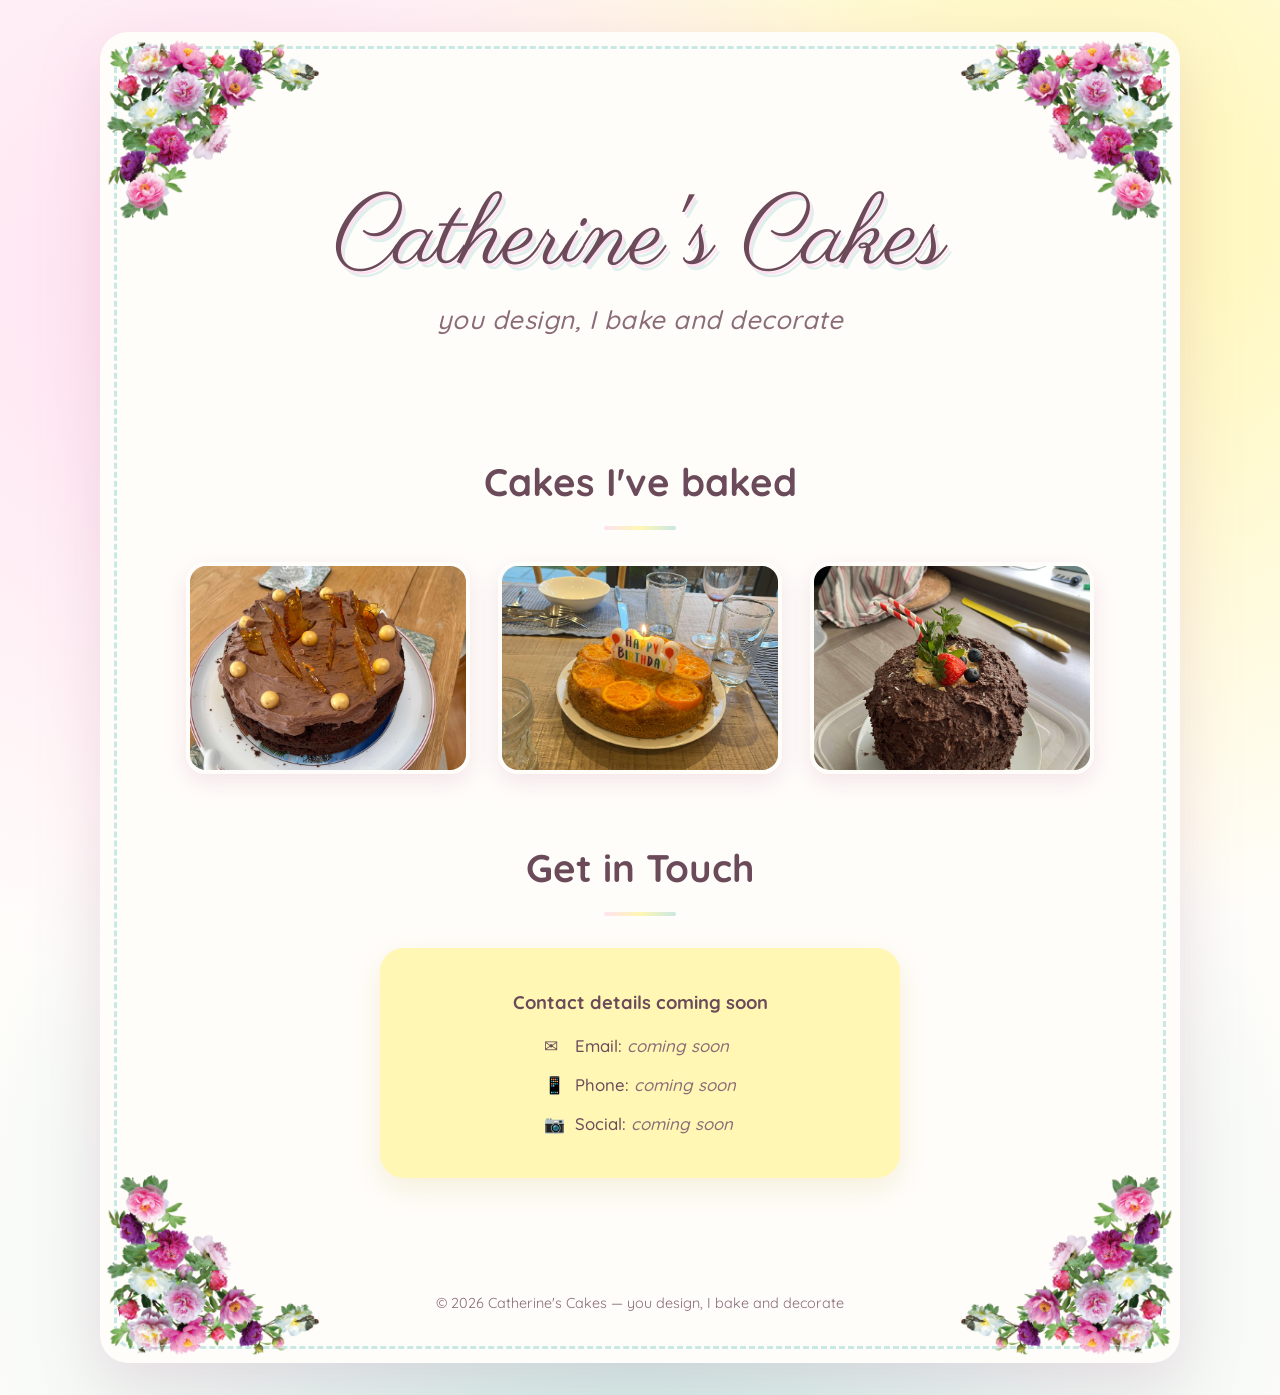
==== index.html @ 6b1ba5a4 "first commit" ====
<!DOCTYPE html>
<html lang="en">
<head>
    <meta charset="UTF-8">
    <meta name="viewport" content="width=device-width, initial-scale=1.0">
    <title>Catherine's Cakes — you design, I bake and decorate</title>
    <link rel="preconnect" href="https://fonts.googleapis.com">
    <link rel="preconnect" href="https://fonts.gstatic.com" crossorigin>
    <link href="https://fonts.googleapis.com/css2?family=Parisienne&family=Quicksand:wght@400;500;600;700&display=swap" rel="stylesheet">
    <link rel="stylesheet" href="styles.css">
</head>
<body>
    <div class="page-frame">
        <!-- Flowery border -->
        <div class="flower-border" aria-hidden="true">
            <img class="flower-corner corner-tl" src="images/flower-png-17937.png" alt="">
            <img class="flower-corner corner-tr" src="images/flower-png-17937.png" alt="">
            <img class="flower-corner corner-bl" src="images/flower-png-17937.png" alt="">
            <img class="flower-corner corner-br" src="images/flower-png-17937.png" alt="">
        </div>

        <main class="content">
            <!-- Hero -->
            <header class="hero">
                <h1>Catherine's Cakes</h1>
                <p class="strapline">you design, I bake and decorate</p>
            </header>

            <!-- Cake gallery placeholder -->
            <section class="gallery" aria-labelledby="gallery-heading">
                <h2 id="gallery-heading">Cakes I've baked</h2>
                <div class="gallery-grid">
                    <figure class="cake-card">
                        <img src="images/IMG_4460.JPG" alt="Chocolate cake with caramel shards and gold chocolate drops" loading="lazy">
                    </figure>
                    <figure class="cake-card">
                        <img src="images/IMG_4559.JPG" alt="Orange birthday cake topped with candied orange slices" loading="lazy">
                    </figure>
                    <figure class="cake-card">
                        <img src="images/IMG_4732.JPG" alt="Tall chocolate cake decorated with a strawberry, blueberries and mint" loading="lazy">
                    </figure>
                </div>
            </section>

            <!-- Contact placeholder -->
            <section class="contact" aria-labelledby="contact-heading">
                <h2 id="contact-heading">Get in Touch</h2>
                <div class="contact-card">
                    <p class="contact-placeholder">Contact details coming soon</p>
                    <ul class="contact-list">
                        <li><span class="contact-icon">&#9993;</span> Email: <em>coming soon</em></li>
                        <li><span class="contact-icon">&#128241;</span> Phone: <em>coming soon</em></li>
                        <li><span class="contact-icon">&#128247;</span> Social: <em>coming soon</em></li>
                    </ul>
                </div>
            </section>
        </main>

        <footer class="site-footer">
            <p>&copy; <span id="year"></span> Catherine's Cakes &mdash; you design, I bake and decorate</p>
        </footer>
    </div>

    <script>
        document.getElementById('year').textContent = new Date().getFullYear();
    </script>
</body>
</html>
---- styles.css ----
:root {
    --pink: #FFE2F1;
    --mint: #C8E8E3;
    --yellow: #FFF7B3;
    --ink: #6b4a5a;
    --ink-soft: #8a6b78;
    --white: #fffdfa;
}

* {
    margin: 0;
    padding: 0;
    box-sizing: border-box;
}

html {
    scroll-behavior: smooth;
}

body {
    font-family: 'Quicksand', -apple-system, BlinkMacSystemFont, 'Segoe UI', sans-serif;
    color: var(--ink);
    background:
        radial-gradient(circle at 15% 20%, var(--pink) 0%, transparent 45%),
        radial-gradient(circle at 85% 15%, var(--yellow) 0%, transparent 45%),
        radial-gradient(circle at 50% 90%, var(--mint) 0%, transparent 50%),
        var(--white);
    min-height: 100vh;
    padding: clamp(12px, 3vw, 32px);
    line-height: 1.6;
}

/* Outer frame that holds the flowery border */
.page-frame {
    position: relative;
    max-width: 1080px;
    margin: 0 auto;
    background: var(--white);
    border-radius: 28px;
    padding: clamp(20px, 4vw, 48px);
    box-shadow: 0 20px 60px rgba(200, 140, 170, 0.25);
    overflow: hidden;
}

/* ---- Flowery border ---- */
.flower-border {
    position: absolute;
    inset: 14px;
    border: 3px dashed var(--mint);
    border-radius: 20px;
    pointer-events: none;
    z-index: 1;
}

/* Floral corner decorations */
.flower-corner {
    position: absolute;
    width: clamp(110px, 20vw, 220px);
    height: auto;
    pointer-events: none;
    z-index: 3;
}

.corner-tl { top: -12px; left: -12px; }
.corner-tr { top: -12px; right: -12px; transform: scaleX(-1); }
.corner-bl { bottom: -12px; left: -12px; transform: scaleY(-1); }
.corner-br { bottom: -12px; right: -12px; transform: rotate(180deg); }

/* ---- Content ---- */
.content {
    position: relative;
    z-index: 2;
    padding: clamp(16px, 3vw, 40px);
}

/* Hero */
.hero {
    text-align: center;
    padding: clamp(24px, 6vw, 72px) 16px clamp(20px, 4vw, 48px);
}

.hero h1 {
    font-family: 'Parisienne', cursive;
    font-size: clamp(3rem, 10vw, 6rem);
    font-weight: 400;
    color: var(--ink);
    text-shadow: 2px 3px 0 var(--pink), 4px 6px 0 rgba(200, 232, 227, 0.6);
    line-height: 1.05;
}

.strapline {
    margin-top: 0.5rem;
    font-size: clamp(1.1rem, 3.2vw, 1.6rem);
    font-weight: 500;
    color: var(--ink-soft);
    font-style: italic;
    letter-spacing: 0.5px;
}

/* Section headings */
section {
    margin-top: clamp(32px, 6vw, 64px);
}

section h2 {
    text-align: center;
    font-size: clamp(1.6rem, 4vw, 2.4rem);
    font-weight: 700;
    margin-bottom: clamp(20px, 3vw, 32px);
    color: var(--ink);
}

section h2::after {
    content: "";
    display: block;
    width: 72px;
    height: 4px;
    margin: 12px auto 0;
    border-radius: 999px;
    background: linear-gradient(90deg, var(--pink), var(--yellow), var(--mint));
}

/* Gallery placeholders */
.gallery-grid {
    display: grid;
    grid-template-columns: repeat(auto-fit, minmax(220px, 1fr));
    gap: clamp(16px, 3vw, 28px);
}

.cake-card {
    margin: 0;
    aspect-ratio: 4 / 3;
    border-radius: 20px;
    overflow: hidden;
    background: linear-gradient(135deg, var(--pink), var(--mint));
    border: 4px solid var(--white);
    box-shadow: 0 8px 24px rgba(200, 140, 170, 0.22);
    transition: transform 0.25s ease, box-shadow 0.25s ease;
}

.cake-card:hover {
    transform: translateY(-6px);
    box-shadow: 0 16px 34px rgba(200, 140, 170, 0.35);
}

.cake-card img {
    width: 100%;
    height: 100%;
    object-fit: cover;
    display: block;
}

/* Contact */
.contact-card {
    max-width: 520px;
    margin: 0 auto;
    background: var(--yellow);
    border-radius: 24px;
    padding: clamp(24px, 4vw, 40px);
    text-align: center;
    box-shadow: 0 10px 30px rgba(200, 180, 90, 0.2);
}

.contact-placeholder {
    font-size: 1.15rem;
    font-weight: 700;
    margin-bottom: 1rem;
}

.contact-list {
    list-style: none;
    display: inline-flex;
    flex-direction: column;
    gap: 12px;
    text-align: left;
}

.contact-list li {
    font-weight: 500;
    font-size: 1.05rem;
}

.contact-icon {
    display: inline-block;
    width: 1.6em;
}

.contact-list em {
    color: var(--ink-soft);
}

/* Footer */
.site-footer {
    position: relative;
    z-index: 2;
    text-align: center;
    margin-top: clamp(32px, 6vw, 56px);
    padding-top: 20px;
    font-size: 0.9rem;
    color: var(--ink-soft);
}
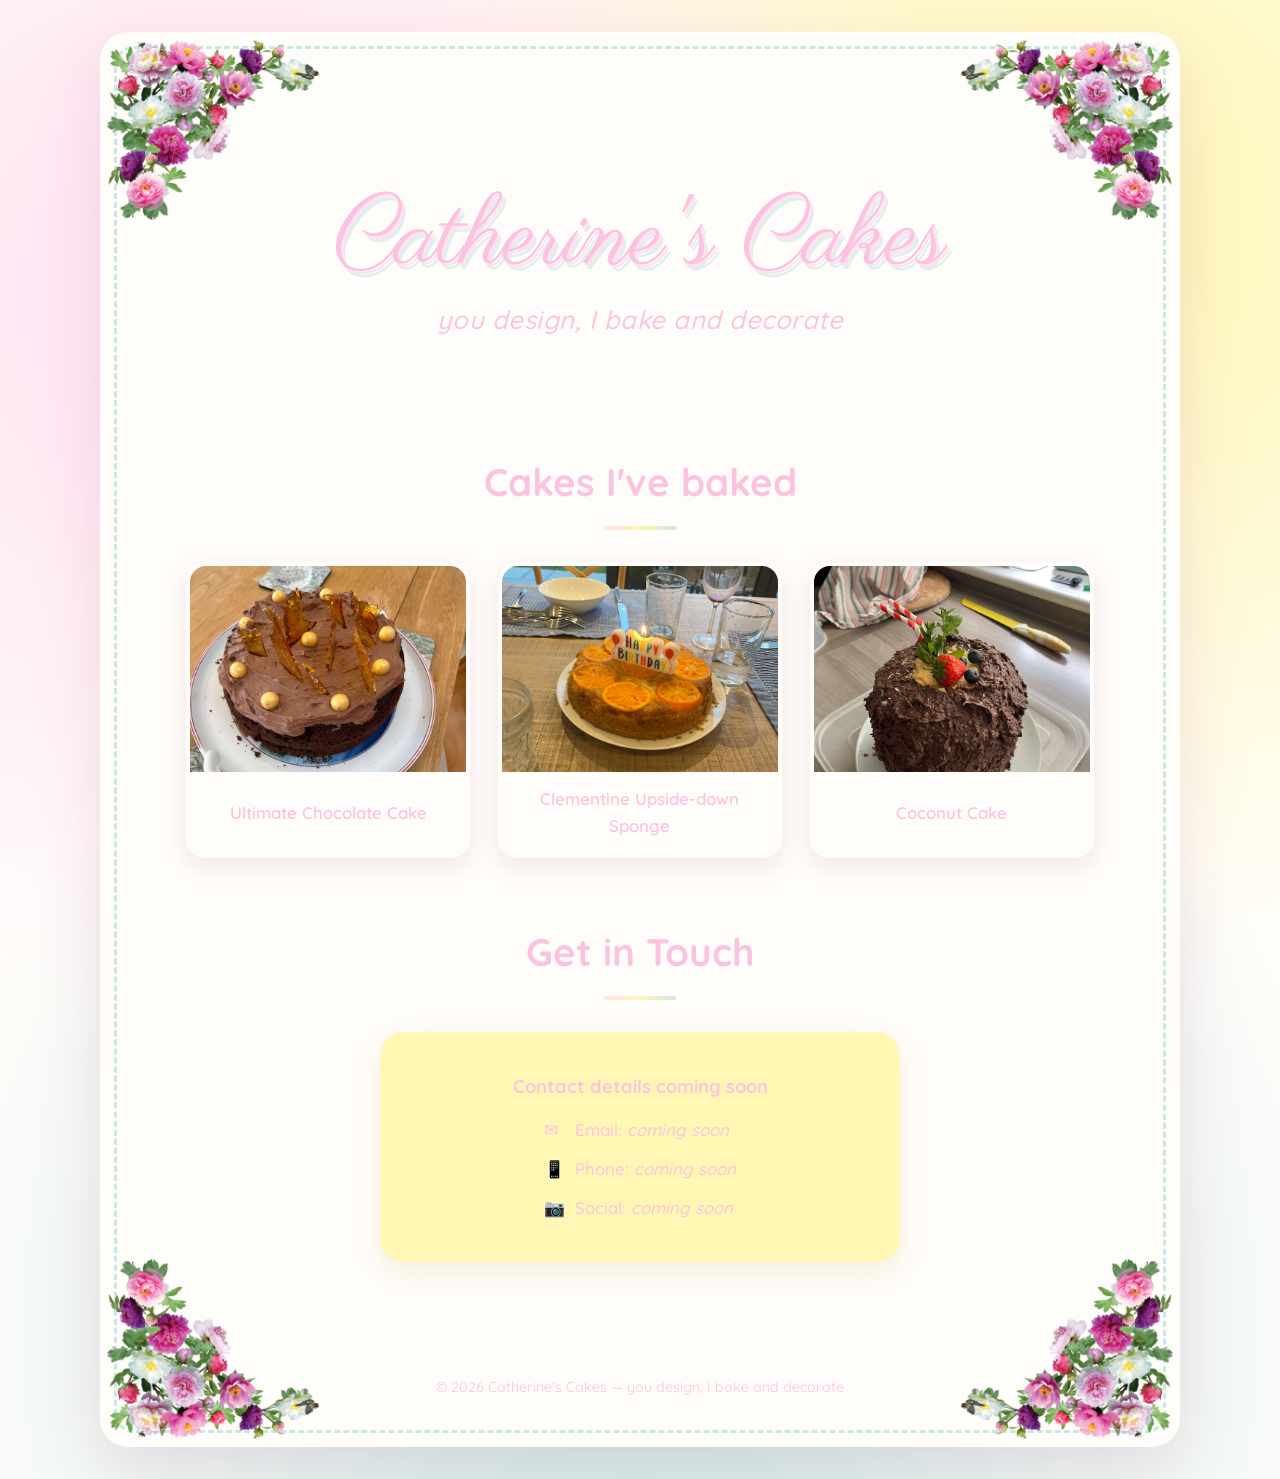
==== commit 12c2eb5f: "second commit" ====
--- a/index.html
+++ b/index.html
@@ -32,12 +32,15 @@
                 <div class="gallery-grid">
                     <figure class="cake-card">
                         <img src="images/IMG_4460.JPG" alt="Chocolate cake with caramel shards and gold chocolate drops" loading="lazy">
+                        <figcaption>Ultimate Chocolate Cake</figcaption>
                     </figure>
                     <figure class="cake-card">
                         <img src="images/IMG_4559.JPG" alt="Orange birthday cake topped with candied orange slices" loading="lazy">
+                        <figcaption>Clementine Upside-down Sponge</figcaption>
                     </figure>
                     <figure class="cake-card">
                         <img src="images/IMG_4732.JPG" alt="Tall chocolate cake decorated with a strawberry, blueberries and mint" loading="lazy">
+                        <figcaption>Coconut Cake</figcaption>
                     </figure>
                 </div>
             </section>
--- a/styles.css
+++ b/styles.css
@@ -2,8 +2,8 @@
     --pink: #FFE2F1;
     --mint: #C8E8E3;
     --yellow: #FFF7B3;
-    --ink: #6b4a5a;
-    --ink-soft: #8a6b78;
+    --ink: #FCC3E1;
+    --ink-soft: #FCC3E1;
     --white: #fffdfa;
 }
 
@@ -129,10 +129,10 @@
 
 .cake-card {
     margin: 0;
-    aspect-ratio: 4 / 3;
+    display: flex;
+    flex-direction: column;
     border-radius: 20px;
     overflow: hidden;
-    background: linear-gradient(135deg, var(--pink), var(--mint));
     border: 4px solid var(--white);
     box-shadow: 0 8px 24px rgba(200, 140, 170, 0.22);
     transition: transform 0.25s ease, box-shadow 0.25s ease;
@@ -145,9 +145,22 @@
 
 .cake-card img {
     width: 100%;
-    height: 100%;
+    aspect-ratio: 4 / 3;
     object-fit: cover;
     display: block;
+}
+
+.cake-card figcaption {
+    flex: 1 1 auto;
+    display: flex;
+    align-items: center;
+    justify-content: center;
+    padding: 14px 12px;
+    text-align: center;
+    font-weight: 600;
+    font-size: 1.05rem;
+    color: var(--ink);
+    background: var(--white);
 }
 
 /* Contact */
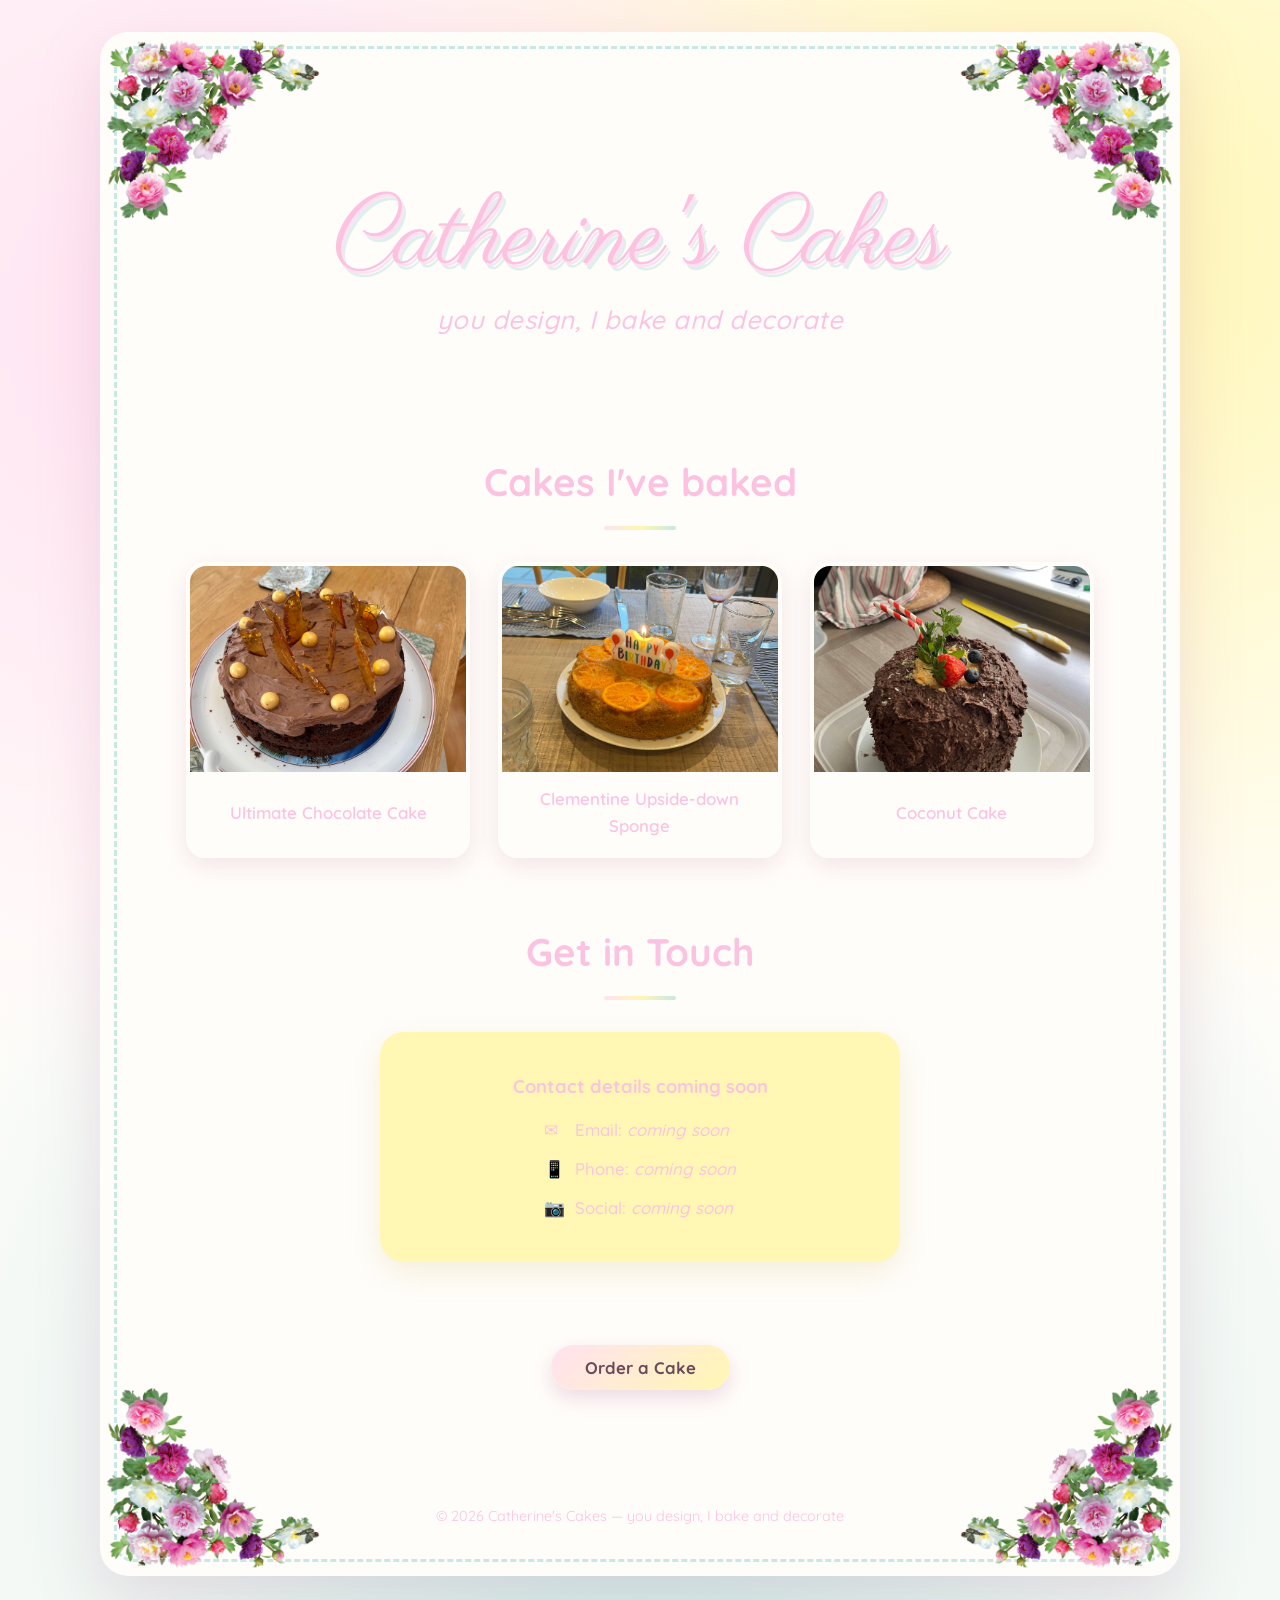
==== commit cbb3e057: "add order form and second page" ====
--- a/index.html
+++ b/index.html
@@ -57,6 +57,11 @@
                     </ul>
                 </div>
             </section>
+
+            <!-- Order call-to-action -->
+            <div class="nav-cta" style="margin-top: calc(8px + 2cm);">
+                <button type="button" class="nav-btn" onclick="window.location.href='order.html'">Order a Cake</button>
+            </div>
         </main>
 
         <footer class="site-footer">
--- a/styles.css
+++ b/styles.css
@@ -211,4 +211,136 @@
     padding-top: 20px;
     font-size: 0.9rem;
     color: var(--ink-soft);
+}
+
+/* Navigation button */
+.nav-cta {
+    display: flex;
+    justify-content: center;
+    margin-top: 8px;
+}
+
+.nav-btn {
+    font-family: inherit;
+    font-size: 1.05rem;
+    font-weight: 700;
+    color: #6b4a5a;
+    cursor: pointer;
+    padding: 12px 34px;
+    border: none;
+    border-radius: 999px;
+    background: linear-gradient(135deg, var(--pink), var(--yellow));
+    box-shadow: 0 8px 20px rgba(200, 140, 170, 0.3);
+    transition: transform 0.2s ease, box-shadow 0.2s ease;
+}
+
+.nav-btn:hover {
+    transform: translateY(-2px);
+    box-shadow: 0 12px 26px rgba(200, 140, 170, 0.4);
+}
+
+/* Order form */
+.order-intro {
+    max-width: 620px;
+    margin: 0 auto clamp(20px, 3vw, 32px);
+    text-align: center;
+    font-size: 1.05rem;
+}
+
+.order-form {
+    max-width: 620px;
+    margin: 0 auto;
+    background: var(--white);
+    border-radius: 24px;
+    padding: clamp(24px, 4vw, 40px);
+    box-shadow: 0 10px 30px rgba(200, 140, 170, 0.18);
+    display: flex;
+    flex-direction: column;
+    gap: 18px;
+}
+
+.field {
+    display: flex;
+    flex-direction: column;
+    gap: 6px;
+    flex: 1;
+}
+
+.field-row {
+    display: flex;
+    flex-wrap: wrap;
+    gap: 18px;
+}
+
+.is-hidden {
+    display: none;
+}
+
+.field label {
+    font-weight: 600;
+    font-size: 0.95rem;
+    color: var(--ink);
+}
+
+.field .optional {
+    font-weight: 400;
+    opacity: 0.7;
+}
+
+.order-form input,
+.order-form select,
+.order-form textarea {
+    font-family: inherit;
+    font-size: 1rem;
+    color: #6b4a5a;
+    padding: 12px 14px;
+    border: 2px solid var(--mint);
+    border-radius: 12px;
+    background: #fff;
+    transition: border-color 0.2s ease, box-shadow 0.2s ease;
+}
+
+.order-form input:focus,
+.order-form select:focus,
+.order-form textarea:focus {
+    outline: none;
+    border-color: var(--pink);
+    box-shadow: 0 0 0 4px rgba(252, 195, 225, 0.4);
+}
+
+.order-form textarea {
+    resize: vertical;
+}
+
+.submit-btn {
+    align-self: center;
+    margin-top: 6px;
+    font-family: inherit;
+    font-size: 1.05rem;
+    font-weight: 700;
+    color: #6b4a5a;
+    cursor: pointer;
+    padding: 14px 40px;
+    border: none;
+    border-radius: 999px;
+    background: linear-gradient(135deg, var(--pink), var(--yellow));
+    box-shadow: 0 8px 20px rgba(200, 140, 170, 0.3);
+    transition: transform 0.2s ease, box-shadow 0.2s ease;
+}
+
+.submit-btn:hover {
+    transform: translateY(-2px);
+    box-shadow: 0 12px 26px rgba(200, 140, 170, 0.4);
+}
+
+.form-note {
+    text-align: center;
+    font-weight: 600;
+    min-height: 1.2em;
+    opacity: 0;
+    transition: opacity 0.3s ease;
+}
+
+.form-note.show {
+    opacity: 1;
 }
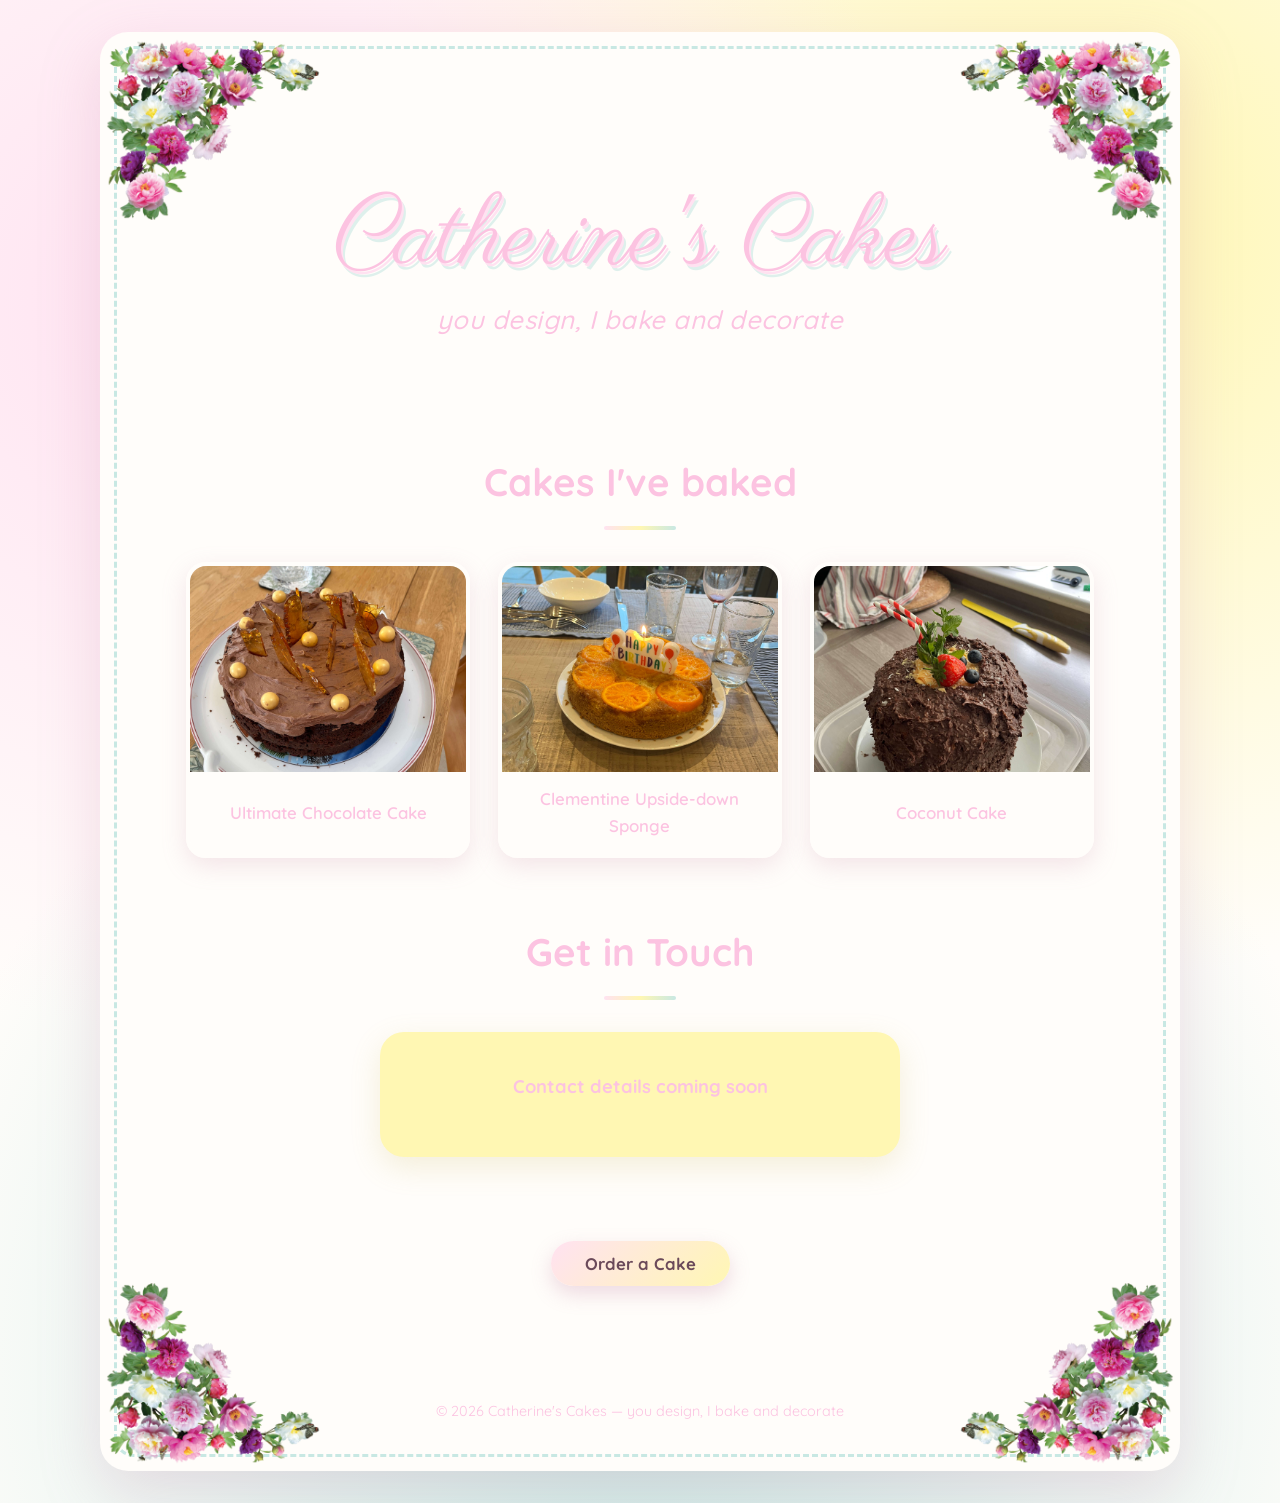
==== commit 6f54eb0f: "make changes to the form" ====
--- a/index.html
+++ b/index.html
@@ -50,11 +50,6 @@
                 <h2 id="contact-heading">Get in Touch</h2>
                 <div class="contact-card">
                     <p class="contact-placeholder">Contact details coming soon</p>
-                    <ul class="contact-list">
-                        <li><span class="contact-icon">&#9993;</span> Email: <em>coming soon</em></li>
-                        <li><span class="contact-icon">&#128241;</span> Phone: <em>coming soon</em></li>
-                        <li><span class="contact-icon">&#128247;</span> Social: <em>coming soon</em></li>
-                    </ul>
                 </div>
             </section>
 
